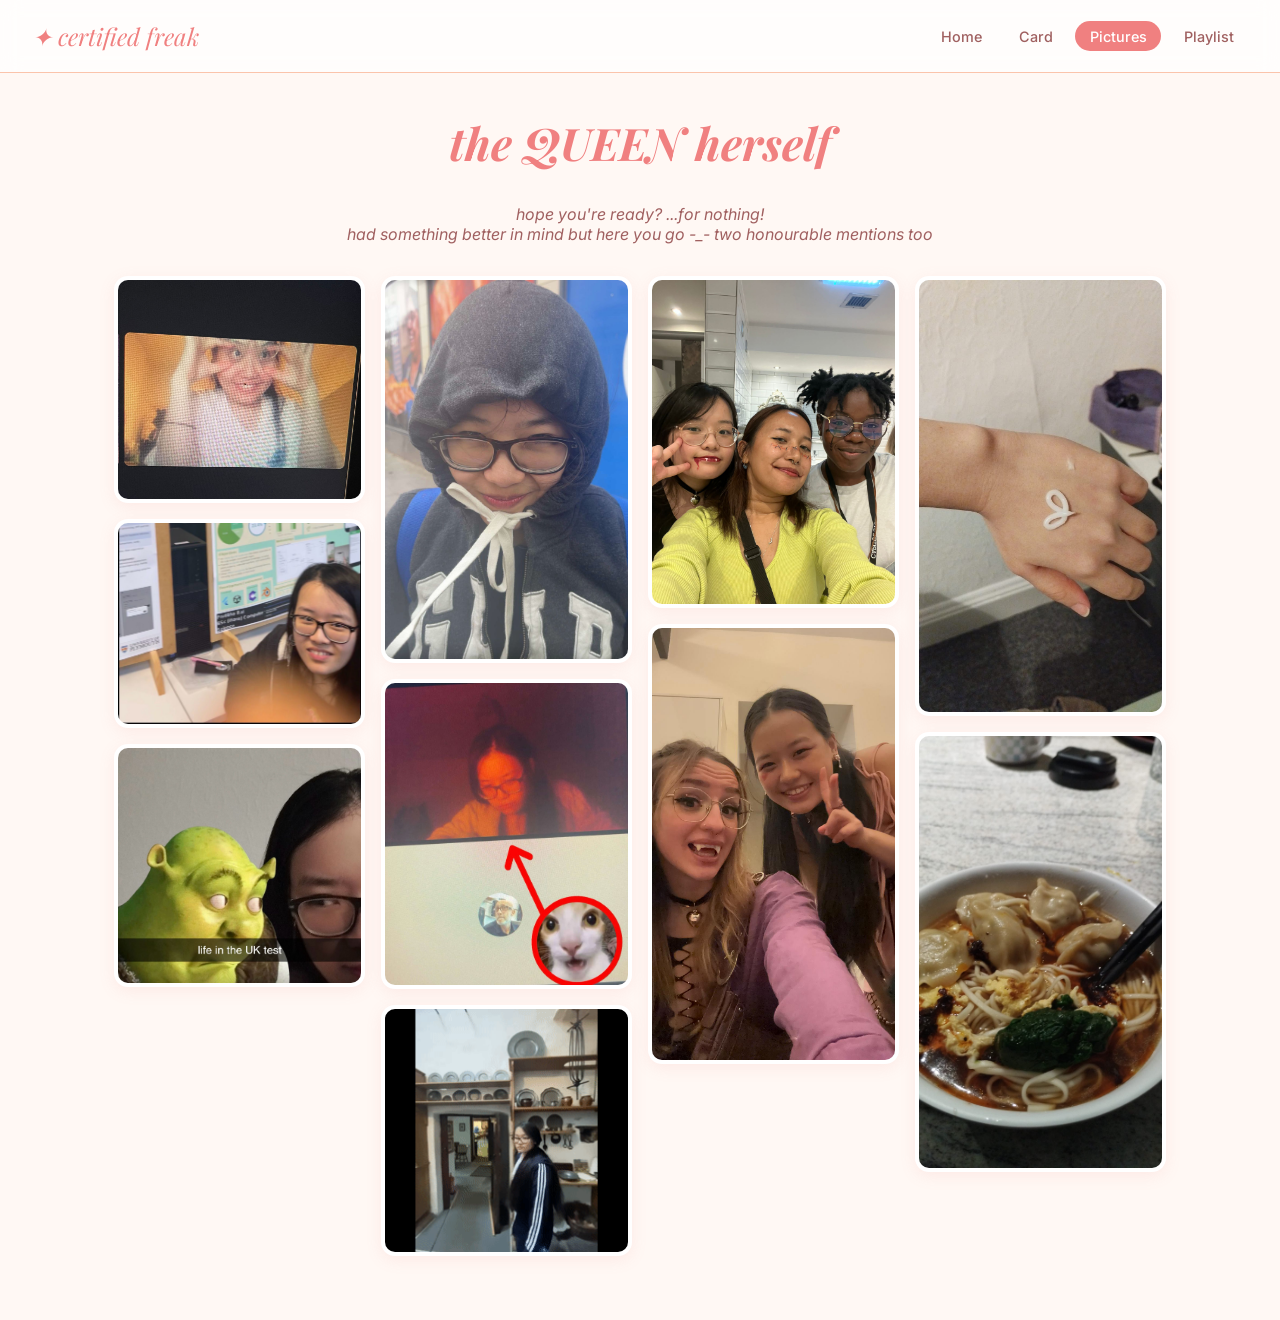
==== pictures.html @ 1d6ae466 "here ya go bich" ====
<!DOCTYPE html>
<html lang="en">
<head>
  <meta charset="UTF-8" />
  <meta name="viewport" content="width=device-width, initial-scale=1.0" />
  <title>Pictures</title>
  <link rel="stylesheet" href="style.css" />
</head>
<body>

  <nav>
    <span class="brand">✦ certified freak</span>
    <ul>
      <li><a href="home.html">Home</a></li>
      <li><a href="card.html">Card</a></li>
      <li><a href="pictures.html" class="active">Pictures</a></li>
      <li><a href="playlist.html">Playlist</a></li>
    </ul>
  </nav>

  <div class="pictures-wrap">
    <h1>the QUEEN herself</h1>
      <p class="italic">
        hope you're ready? ...for nothing!<br>
        had something better in mind but here you go -_- two honourable mentions too
      </p>
    <div class="gallery">
      <div class="gallery-item">
        <img src="pics/pic1.jpeg" alt="Memory 1" />
      </div>

      <div class="gallery-item">
        <img src="pics/pic2.jpeg" alt="Memory 2" />
      </div>

      <div class="gallery-item">
        <img src="pics/pic3.jpeg" alt="Memory 3" />
      </div>

      <div class="gallery-item">
        <img src="pics/pic4.jpeg" alt="Memory 4" />
      </div>

      <div class="gallery-item">
        <img src="pics/pic5.jpeg" alt="Memory 5" />
      </div>

      <div class="gallery-item">
        <img src="pics/pic6.gif" alt="Memory 6" />
      </div>

      <div class="gallery-item">
        <img src="pics/pic7.jpeg" alt="Memory 1" />
      </div>

      <div class="gallery-item">
        <img src="pics/pic8.jpeg" alt="Memory 2" />
      </div>

      <div class="gallery-item">
        <img src="pics/pic9.jpeg" alt="Memory 3" />
      </div>

      <div class="gallery-item">
        <img src="pics/pic10.jpeg" alt="Memory 4" />
      </div>
    </div>
  </div>

</body>
</html>
---- style.css ----
/* ── Google Fonts ── */
@import url('https://fonts.googleapis.com/css2?family=Cinzel:wght@400;700&family=Playfair+Display:ital,wght@0,400;0,700;1,400&family=Inter:wght@400;500;600&display=swap');

/* ── Reset & Base ── */
*, *::before, *::after { box-sizing: border-box; margin: 0; padding: 0; }

:root {
  --coral:   #f08080;
  --rose:    #f57063;
  --peach:   #f8ad9d;
  --blush:   #fbc4ab;
  --cream:   #ffdab9;
  --bg:      #fff8f4;
  --text:    #5a3a3a;
  --muted:   #a06060;
  --white:   #ffffff;
  --radius:  14px;
}

html, body {
  height: 100%;
  font-family: 'Inter', sans-serif;
  background: var(--bg);
  color: var(--text);
}

/* nav */
nav {
  position: sticky;
  top: 0;
  z-index: 100;
  background: rgba(255,255,255,0.75);
  backdrop-filter: blur(10px);
  border-bottom: 1px solid var(--blush);
  padding: 1.25rem 2rem;
  display: flex;
  align-items: center;
  justify-content: space-between;
}
nav .brand {
  font-family: 'Playfair Display', serif;
  font-style: italic;
  color: var(--coral);
  font-size: 1.5rem;
}
nav ul {
  list-style: none;
  display: flex;
  gap: 0.5rem;
}
nav ul a {
  display: flex;
  align-items: center;
  gap: 0.35rem;
  padding: 0.4rem 0.9rem;
  border-radius: 999px;
  text-decoration: none;
  font-size: 0.9rem;
  font-weight: 500;
  color: var(--muted);
  transition: background 0.2s, color 0.2s;
}
nav ul a:hover { background: rgba(251,196,171,0.3); }
nav ul a.active { background: var(--coral); color: var(--white); }

/* full screen */
.page {
  min-height: 100vh;
  display: flex;
  flex-direction: column;
  align-items: center;
  justify-content: center;
  padding: 2rem;
  text-align: center;
}

/* gaatekeeper screens */
.screen { display: none; }
.screen.active { 
  display: flex; 
  flex-direction: column; 
  align-items: center; 
  justify-content: center; 
  gap: 1.5rem; 
  min-height: 100vh; 
  padding: 2rem; 
  text-align: center; 
}
.screen h1 {
  font-family: 'Cinzel', serif;
  font-size: clamp(2rem, 6vw, 3.5rem);
  color: var(--coral);
  line-height: 1.3;
}
.screen p {
  font-family: 'Playfair Display', serif;
  font-size: clamp(1rem, 2.5vw, 1.3rem);
  color: var(--text);
  max-width: 600px;
  line-height: 1.8;
}
.screen .italic { font-style: italic; color: var(--muted); font-size: 1rem; }
.btn-row { display: flex; gap: 1rem; flex-wrap: wrap; justify-content: center; margin-top: 0.5rem; }
.gradient-text {
  background: linear-gradient(90deg, #d4a373, #faedcd, #ccd5ae, #d4a373);
  -webkit-background-clip: text;
  -webkit-text-fill-color: transparent;
  font-weight: 700;
}

/* buttons */
button, .btn {
  font-family: 'Inter', sans-serif;
  font-size: 1rem;
  font-weight: 500;
  border: none;
  border-radius: 999px;
  padding: 0.65rem 1.8rem;
  cursor: pointer;
  transition: transform 0.15s, opacity 0.15s;
  text-decoration: none;
  display: inline-block;
}
button:hover, .btn:hover { transform: translateY(-2px); opacity: 0.92; }
.btn-primary { background: var(--coral); color: var(--white); }
.btn-outline { background: transparent; color: var(--coral); border: 2px solid var(--coral); }

/* Nay page */
#screen-nay {
  position: relative;
  overflow:hidden;
}
#gif-container {
  position:absolute;
  inset:0;
  pointer-events:none;
}
#gif-container img {
  position:absolute;
  width:220px;
  max-width:35vw;
  border-radius:var(--radius);
  opacity:0;
  transform:scale(.8);
  transition:
    opacity .4s ease,
    transform .4s ease;
  box-shadow:
    0 8px 30px rgba(240,128,128,.2);
}
#gif-container img.visible {
  opacity:1;
  transform:scale(1);
  animation:float 2s ease-in-out infinite;
}
@keyframes float {
  50% {
    translate:0 -15px;
  }
}
.nay-content {
  position:relative;
  z-index:2;

  display: flex;
  flex-direction: column;
  align-items: center;
  gap: 1.5rem;
}

/* wrong person page */
#screen-wrong {
  position: relative;
}
.wrong-image {
  margin-bottom: -1rem;
}
.wrong-image img {
  width: 380px;
  max-width: 130vw;
  border-radius: var(--radius);
  box-shadow:
    0 8px 30px rgba(240,128,128,.2);
}

/* quiz page */
#screen-quiz {
  position:relative;
  overflow:hidden;
} 
#quiz-content {
  position:relative;
  z-index:5;

  display:flex;
  flex-direction:column;
  align-items:center;
  gap:1rem;
}
#quiz-main,
#hint-prompt,
#hint-content {
  display: flex;
  flex-direction: column;
  align-items: center;
  justify-content: center;
  gap: 1.5rem;
}
.meme-image {
  width:250px;
  max-width:70vw;
  border-radius:14px;
}
#meme-answer {
  padding:0.75rem 1rem;
  border-radius:999px;
  border:2px solid var(--blush);
  font-size:1rem;
  text-align:center;
}
#quiz-pictures {
  position:absolute;
  inset:0;
  pointer-events:none;
}
.quiz-sus {
  position:absolute;
  width:120px;
  max-width:20vw;
  border-radius:12px;
  opacity:0;
  transform:
  scale(.5)
  translateY(30px);
  transition:
  opacity .5s ease,
  transform .5s ease;
  box-shadow: 0 8px 30px rgba(240,128,128,.25);
  animation: quizFloat 3s ease-in-out infinite;
}
.quiz-sus.show {
  opacity:1;
  transform:
  scale(1)
  translateY(0);
}
@keyframes quizFloat {
  50% {
    margin-top:-15px;
  }
}

/* home */
.birthday-home-bg {
  position: relative;
  min-height: calc(100vh - 60px);
  display: flex;
  align-items: center;
  justify-content: center;
  overflow: hidden;
}
.birthday-home-bg .bg-gif {
  position: absolute; inset: 0;
  width: 100%; height: 100%;
  object-fit: contain;
  opacity: 1;
  pointer-events: none;
}
.birthday-home-content {
  position: relative;
  z-index: 1;
  text-align: center;
  padding: 2rem;
}
.birthday-home-content h1 {
  font-family: 'Playfair Display', serif;
  font-size: clamp(3rem, 10vw, 6rem);
  color: var(--coral);
  font-weight: 700;
}
.birthday-home-content .tagline {
  margin-top: 1.5rem;
  background: rgba(255,255,255,0.7);
  backdrop-filter: blur(8px);
  border-radius: 1.5rem;
  padding: 1.5rem 2.5rem;
  font-family: 'Playfair Display', serif;
  font-style: italic;
  font-size: clamp(1.1rem, 3vw, 1.6rem);
  color: var(--text);
}

/* letter */
.letter-wrap {
  position: relative;
  min-height: calc(100vh - 60px);
  display: flex;
  align-items: center;
  justify-content: center;
  padding: 2rem 1.5rem;
  overflow: hidden;
  background: #fcf8f2;
}
/* background image */
.letter-wrap::before {
  content: "";
  position: absolute;
  inset: 0;
  background-image: url("background/card.gif");
  background-size: contain;
  background-position: center;
  background-repeat: no-repeat;
  opacity: 1;
  pointer-events: none;
}
.letter-paper {
  /* background: #fffdfa; */
  background: rgba(255, 253, 250, 0.25);
  backdrop-filter: blur(8px);
  max-width: 680px;
  width: 100%;
  padding: 4rem 3.5rem;
  border-radius: 4px;
  box-shadow: 0 4px 40px rgba(0,0,0,0.08);
  position: relative;
  z-index: 1;
}
.letter-paper::before, .letter-paper::after {
  content: '✿';
  position: absolute;
  color: var(--rose);
  opacity: 0.4;
  font-size: 2rem;
}
.letter-paper::before { top: 1rem; left: 1.2rem; }
.letter-paper::after  { bottom: 1rem; right: 1.2rem; }
.letter-paper p {
  font-family: 'Playfair Display', serif;
  font-style: italic;
  font-size: 1.1rem;
  line-height: 2;
  color: var(#865858);
  margin-bottom: 1.5rem;
}
.letter-paper .salutation { font-size: 1.4rem; font-weight: 700; }
.letter-paper .sign-off { text-align: right; margin-top: 2.5rem; }
.letter-paper .sign-off p { font-size: 1.2rem; }
.letter-paper .sign-off .name { font-size: 1.5rem; font-weight: 700; }

/* pictures */
.pictures-wrap {
  padding: 2.5rem 1.5rem 4rem;
  max-width: 1100px;
  margin: 0 auto;
}
.pictures-wrap h1 {
  font-family: 'Playfair Display', serif;
  font-style: italic;
  color: var(--coral);
  font-size: clamp(1.8rem, 5vw, 2.8rem);
  text-align: center;
  margin-bottom: 2rem;
}
.pictures-wrap .italic { 
  font-style: italic; 
  text-align: center; 
  color:var(--muted); 
  font-size: 1rem; 
  margin-bottom: 2rem;
}
.gallery {
  columns: 1;
  gap: 1rem;
}
@media (min-width: 500px)  { .gallery { columns: 2; } }
@media (min-width: 800px)  { .gallery { columns: 3; } }
@media (min-width: 1100px) { .gallery { columns: 4; } }
.gallery-item {
  break-inside: avoid;
  margin-bottom: 1rem;
  border-radius: var(--radius);
  overflow: hidden;
  border: 4px solid var(--white);
  box-shadow: 0 4px 16px rgba(240,128,128,0.12);
  background: var(--white);
  transition: transform 0.2s;
}
.gallery-item:hover { transform: translateY(-4px); }
.gallery-item img { width: 100%; height: auto; display: block; }

/* playlist */
.playlist-wrap {
  padding: 2.5rem 1.5rem 4rem;
  max-width: 860px;
  margin: 0 auto;
}
.playlist-wrap h1 {
  font-family: 'Playfair Display', serif;
  font-style: italic;
  color: var(--coral);
  font-size: clamp(1.8rem, 5vw, 2.8rem);
  text-align: center;
  margin-bottom: 2rem;

  display: flex;
  align-items: center;
  justify-content: center;
  gap: 0.5rem;
}
.title-icon {
  width: 45px;
  height: 45px;
  object-fit: cover;

  border-radius: 10px;
  vertical-align: middle;
}
.now-playing {
  background: var(--white);
  border-radius: 1.5rem;
  padding: 1.5rem;
  display: flex;
  gap: 1.5rem;
  align-items: center;
  box-shadow: 0 4px 24px rgba(240,128,128,0.15);
  margin-bottom: 2rem;
  border: 2px solid var(--blush);
}
.now-playing img {
  width: 250px; height: 150px;
  border-radius: 12px;
  object-fit: cover;
  flex-shrink: 0;
}
.now-playing .info {
  flex:1;
  display:flex;
  flex-direction:column;
  align-items:center;
  justify-content:center;
  text-align:center;
}
.now-playing .label { font-size: 0.75rem; color: var(--muted); text-transform: uppercase; letter-spacing: 0.1em; }
.now-playing .title { font-weight: 700; font-size: 1.2rem; color: var(--text); margin: 0.2rem 0; }
.now-playing .artist { font-size: 0.95rem; color: var(--muted); }
.now-playing .controls { display: flex; align-items: center; gap: 0.75rem; color: var(--coral); margin-top: 0.75rem; }
.now-playing .play-btn { width: 42px; height: 42px; border-radius: 50%; background: var(--coral); color: var(--white); border: none; display: flex; align-items: center; justify-content: center; cursor: pointer; font-size: 1rem; }
.now-playing .ctrl-btn { background: none; border: none; color: var(--coral); font-size: 1.1rem; cursor: pointer; padding: 0; }
.progress-bar {
  width:80%;
  height:6px;
  background:var(--blush);
  border-radius:999px;
  margin-top:1rem;
  overflow:hidden;
}
.progress-bar .fill { height: 100%; width: 3%; background: var(--coral); border-radius: 2px; }

.song-list { display: flex; flex-direction: column; gap: 0.6rem; }
.song-row {
  display: flex;
  align-items: center;
  gap: 1rem;
  padding: 0.75rem 1rem;
  border-radius: var(--radius);
  border: 2px solid transparent;
  background: transparent;
  transition: background 0.2s, border-color 0.2s;
  cursor: default;
}
.song-row:hover { background: var(--white); border-color: var(--blush); }
.song-row.active { background: var(--white); border-color: var(--blush); box-shadow: 0 2px 12px rgba(240,128,128,0.1); }
.song-row .num { width: 1.5rem; text-align: center; font-size: 0.85rem; color: var(--muted); font-family: monospace; }
.song-row img { width: 48px; height: 48px; border-radius: 8px; object-fit: cover; flex-shrink: 0; }
.song-row .meta { flex: 1; text-align: left; }
.song-row .meta .song-title { font-weight: 600; font-size: 0.95rem; }
.song-row .meta .song-title.active-title { color: var(--coral); }
.song-row .meta .song-artist { font-size: 0.82rem; color: var(--muted); }
.song-row .desc { font-size: 0.8rem; color: var(--muted); font-style: italic; max-width: 320px; text-align: right; display: none; }
@media (min-width: 600px) { .song-row .desc { display: block; } }
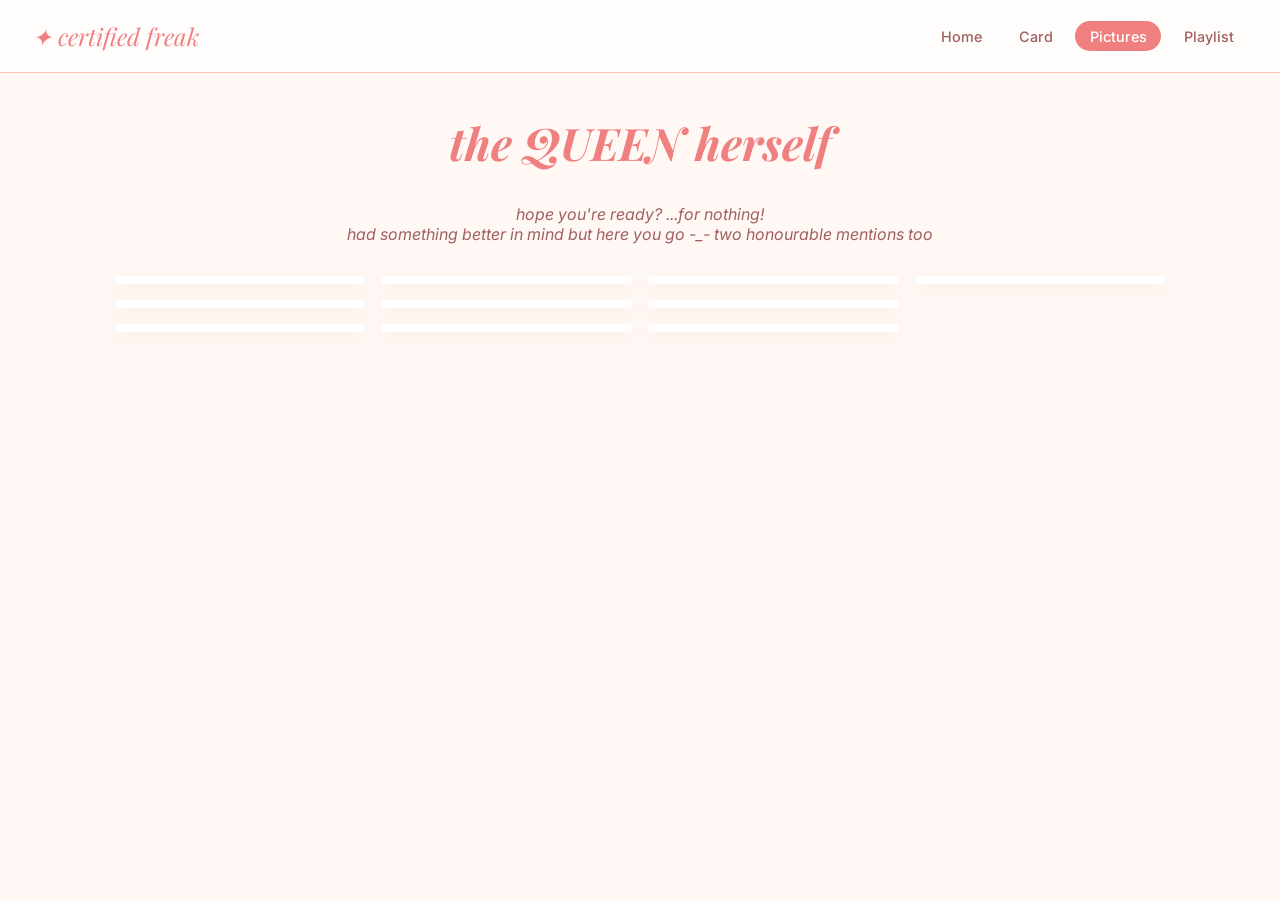
==== commit a443b941: "...um(2)" ====
--- a/pictures.html
+++ b/pictures.html
@@ -26,43 +26,43 @@
       </p>
     <div class="gallery">
       <div class="gallery-item">
-        <img src="pics/pic1.jpeg" alt="Memory 1" />
+        <img src="" alt="" />
       </div>
 
       <div class="gallery-item">
-        <img src="pics/pic2.jpeg" alt="Memory 2" />
+        <img src="" alt="" />
       </div>
 
       <div class="gallery-item">
-        <img src="pics/pic3.jpeg" alt="Memory 3" />
+        <img src="" alt="" />
       </div>
 
       <div class="gallery-item">
-        <img src="pics/pic4.jpeg" alt="Memory 4" />
+        <img src="" alt="" />
       </div>
 
       <div class="gallery-item">
-        <img src="pics/pic5.jpeg" alt="Memory 5" />
+        <img src="" alt="" />
       </div>
 
       <div class="gallery-item">
-        <img src="pics/pic6.gif" alt="Memory 6" />
+        <img src="" alt="" />
       </div>
 
       <div class="gallery-item">
-        <img src="pics/pic7.jpeg" alt="Memory 1" />
+        <img src="" alt="" />
       </div>
 
       <div class="gallery-item">
-        <img src="pics/pic8.jpeg" alt="Memory 2" />
+        <img src="" alt="" />
       </div>
 
       <div class="gallery-item">
-        <img src="pics/pic9.jpeg" alt="Memory 3" />
+        <img src="" alt="" />
       </div>
 
       <div class="gallery-item">
-        <img src="pics/pic10.jpeg" alt="Memory 4" />
+        <img src="" alt="" />
       </div>
     </div>
   </div>
